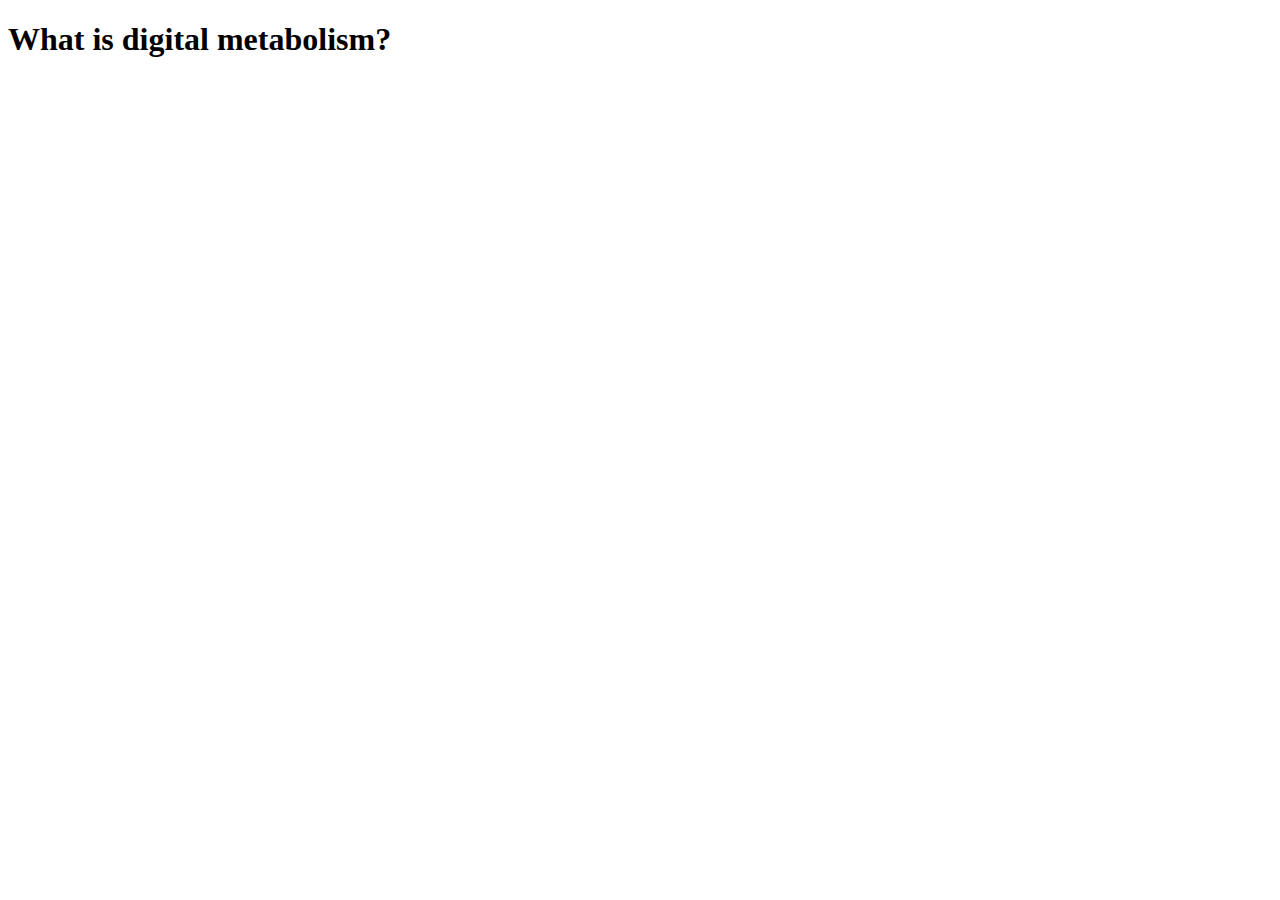
==== learn.html @ b19a55e6 "AME 485" ====
<!DOCTYPE html>
<html lang="en">
<head>
    <meta charset="UTF-8">
    <meta name="viewport" content="width=device-width, initial-scale=1.0">
    <title>Digital Metabolism Test: Learn More</title>
</head>
<body>
    <h1>What is digital metabolism?</h1>
</body>
</html>
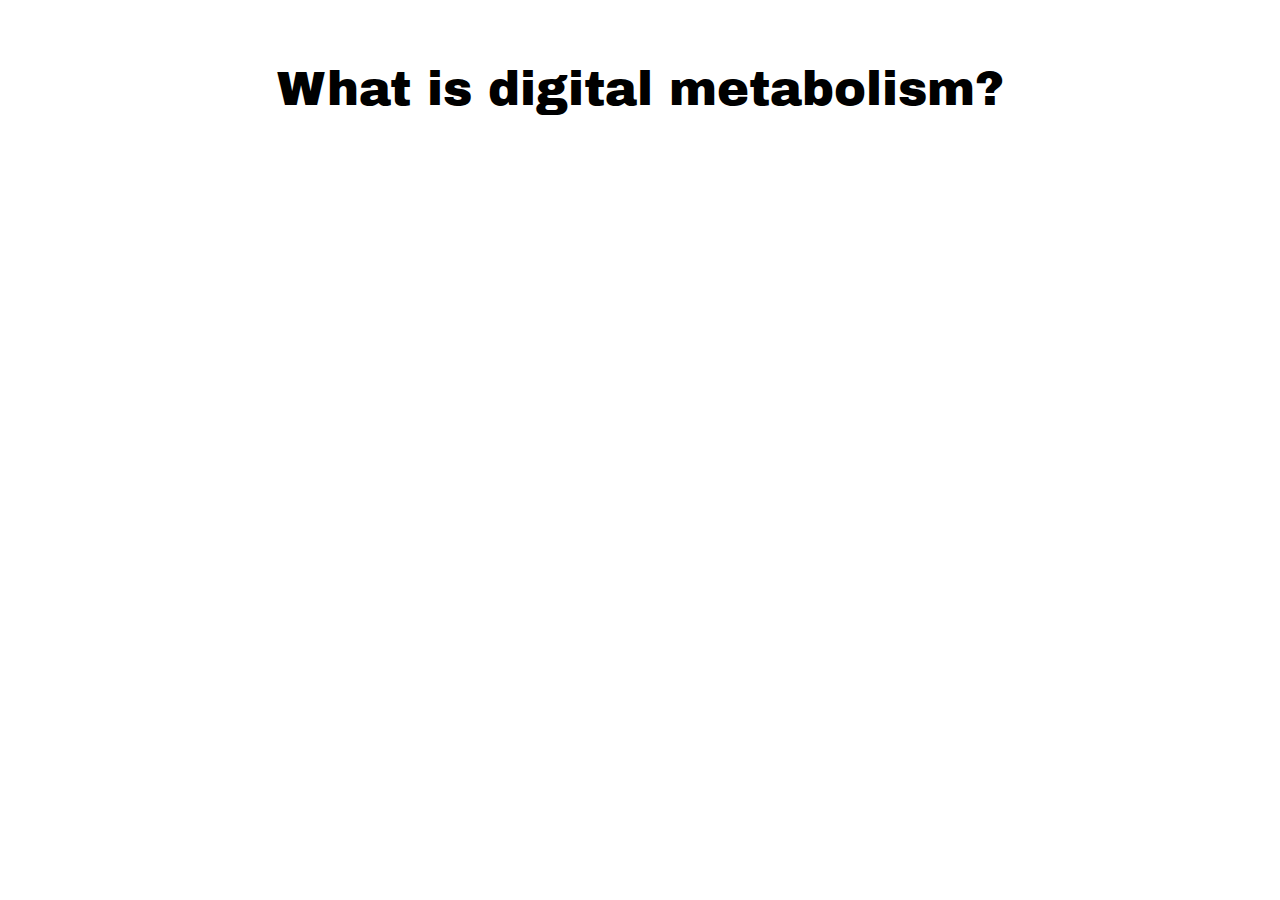
==== commit f5b86950: "AME 485" ====
--- a/learn.html
+++ b/learn.html
@@ -3,6 +3,7 @@
 <head>
     <meta charset="UTF-8">
     <meta name="viewport" content="width=device-width, initial-scale=1.0">
+    <link rel="stylesheet" href="styles.css"> 
     <title>Digital Metabolism Test: Learn More</title>
 </head>
 <body>
--- a/styles.css
+++ b/styles.css
@@ -0,0 +1,161 @@
+@import url('https://fonts.googleapis.com/css2?family=Archivo+Black&family=Space+Mono:ital,wght@0,400;0,700;1,400;1,700&display=swap');
+
+/* CSS RESET */
+/* http://meyerweb.com/eric/tools/css/reset/ 
+   v2.0 | 20110126
+   License: none (public domain)
+*/
+
+html, body, div, span, applet, object, iframe,
+h1, h2, h3, h4, h5, h6, p, blockquote, pre,
+a, abbr, acronym, address, big, cite, code,
+del, dfn, em, img, ins, kbd, q, s, samp,
+small, strike, strong, sub, sup, tt, var,
+b, u, i, center,
+dl, dt, dd, ol, ul, li,
+fieldset, form, label, legend,
+table, caption, tbody, tfoot, thead, tr, th, td,
+article, aside, canvas, details, embed, 
+figure, figcaption, footer, header, hgroup, 
+menu, nav, output, ruby, section, summary,
+time, mark, audio, video {
+	margin: 0;
+	padding: 0;
+	border: 0;
+	font-size: 100%;
+	font: inherit;
+	vertical-align: baseline;
+}
+/* HTML5 display-role reset for older browsers */
+article, aside, details, figcaption, figure, 
+footer, header, hgroup, menu, nav, section {
+	display: block;
+}
+body {
+	line-height: 1;
+}
+ol, ul {
+	list-style: none;
+}
+blockquote, q {
+	quotes: none;
+}
+blockquote:before, blockquote:after,
+q:before, q:after {
+	content: '';
+	content: none;
+}
+table {
+	border-collapse: collapse;
+	border-spacing: 0;
+}
+
+/* GLOBAL STYLES */
+* {
+    box-sizing: border-box;
+}
+
+body {
+    max-width: 1000px;
+    margin: 25px auto;
+    padding: 20px;
+    overflow: auto;
+}
+
+h1, h2, h3 {
+    font-family: "Archivo Black", serif;
+    font-weight: 400;
+    font-size: 2em;
+    font-style: normal;
+    padding: 20px;
+    text-align: center;
+}
+
+h1 {
+    font-size:3em;
+}
+
+fieldset {
+    font-family: "Space Mono", serif;
+    font-weight: 400;
+    font-style: normal; 
+    padding: 10px;
+    line-height: 30px;
+    padding-left: 100px;
+}
+
+legend {
+    font-weight: 700;
+}
+
+button {
+    display: block;
+    width: 40%;
+    padding: 20px;
+    background: #000000;
+    border: none;
+    border-radius: 4px;
+    color: #fff;
+    font-size: 30px;
+    font-family: "Archivo Black", serif;
+    margin: 0 auto;
+}
+
+button:hover {
+    background: #cccccc;
+    color: #000;
+}
+
+#button {
+    margin-top: 20px;
+}
+
+a {
+    color: #000;
+    font-family: "Space Mono", serif;
+}
+
+p { 
+    font-family: "Space Mono", serif;
+    line-height: 2em;
+    margin-bottom: 50px;
+}
+
+#heading {
+    padding-left: 0;
+    text-align: left;
+}
+
+#learn {
+    text-decoration: none;
+}
+
+#learn:hover {
+    background-color: #125b5062;
+    padding: 8px;
+    border-radius: 30px;
+    color: #fff;
+}
+
+#wrapper {
+    display: flex;
+    justify-content: space-between;
+    font-size: 21px;
+}
+
+#index-body-img {
+    padding-right: 100px;
+}
+
+#test {
+    background-color: #125b50;
+    padding: 10px 30px 10px 30px;
+    color: #fff;
+    font-size: 25px;
+    border-radius: 40px;
+    text-decoration: none;
+}
+
+#test:hover {
+    background-color: #000;
+}
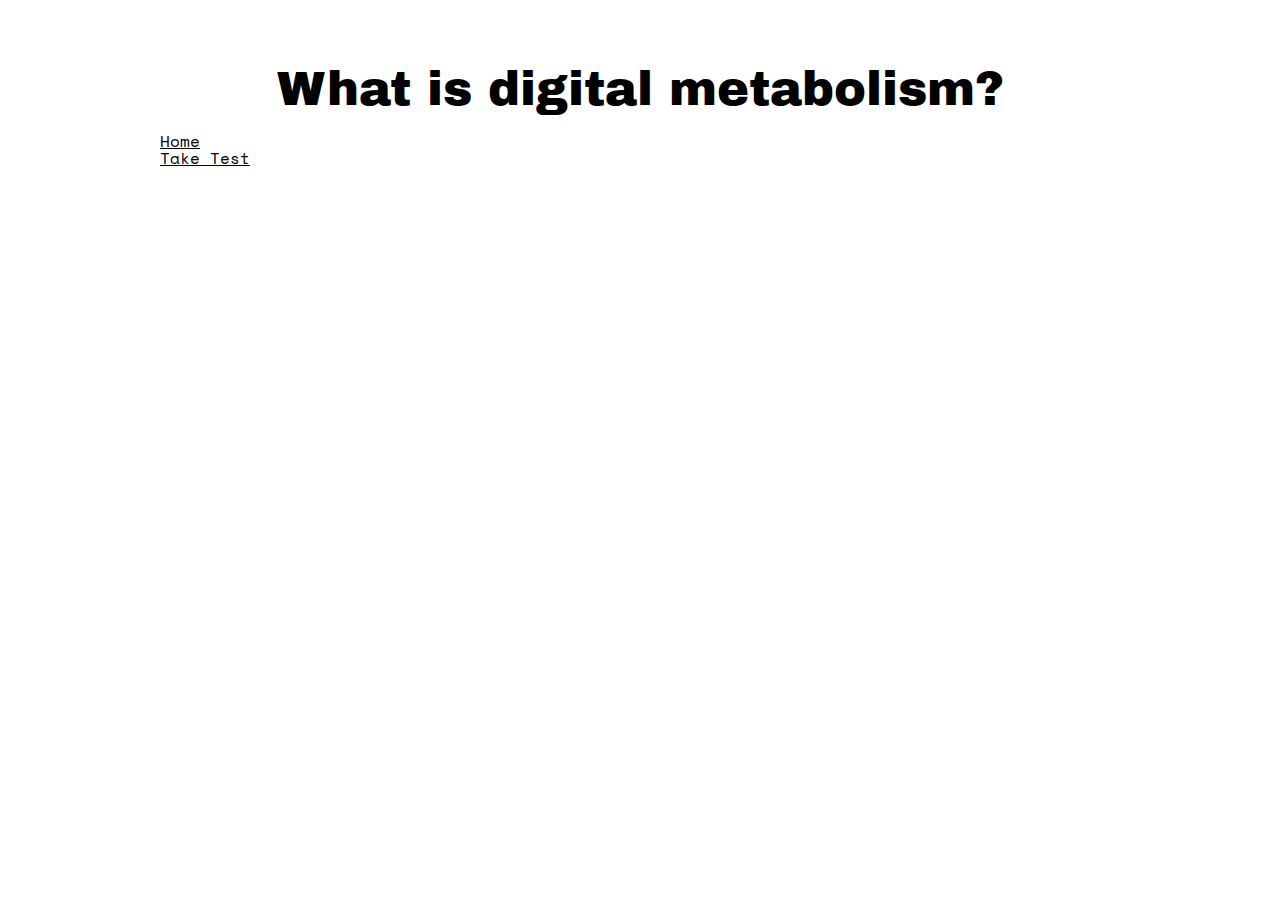
==== commit 0a650019: "AME 485" ====
--- a/learn.html
+++ b/learn.html
@@ -8,5 +8,7 @@
 </head>
 <body>
     <h1>What is digital metabolism?</h1>
+    <a href="index.html">Home</a><br>
+    <a href="test.html">Take Test</a>
 </body>
 </html>--- a/styles.css
+++ b/styles.css
@@ -86,6 +86,7 @@
 
 legend {
     font-weight: 700;
+    font-size: 20px;
 }
 
 button {
@@ -159,3 +160,7 @@
 #test:hover {
     background-color: #000;
 }
+
+#results-wrapper {
+    line-height: 2em;
+}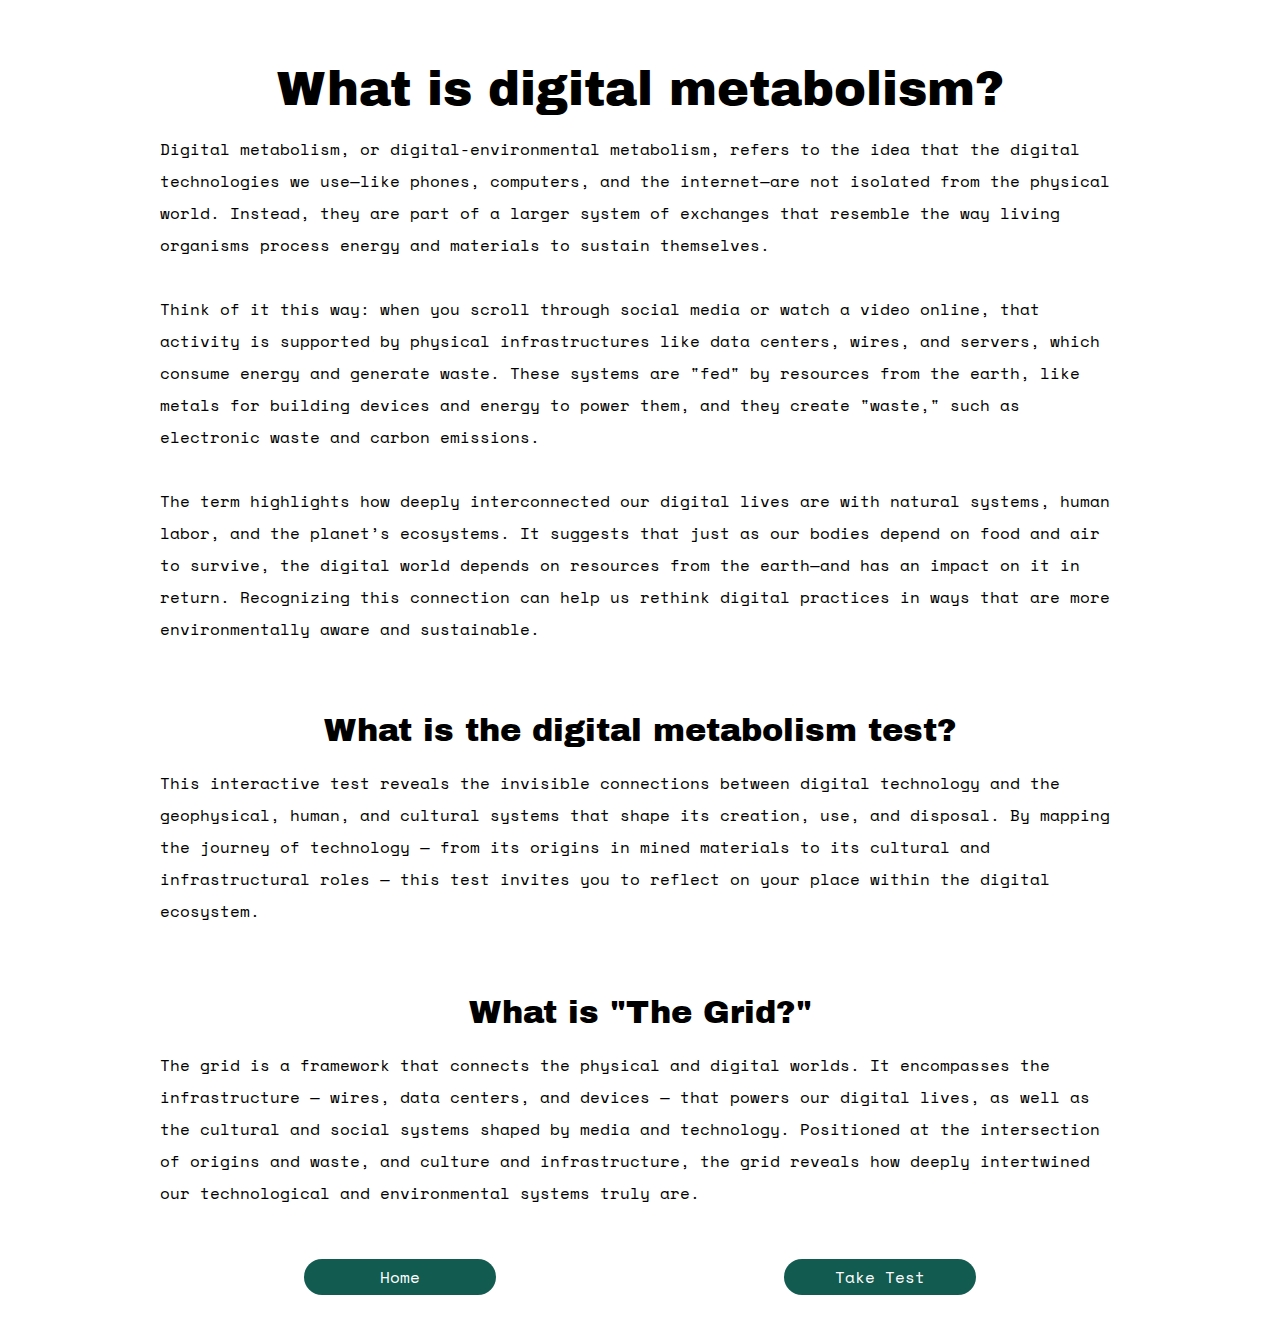
==== commit 03ea56a9: "AME 485" ====
--- a/learn.html
+++ b/learn.html
@@ -7,8 +7,28 @@
     <title>Digital Metabolism Test: Learn More</title>
 </head>
 <body>
-    <h1>What is digital metabolism?</h1>
-    <a href="index.html">Home</a><br>
-    <a href="test.html">Take Test</a>
+    <header>
+        <h1>What is digital metabolism?</h1>
+    </header>
+    <section id="metabolism-desc"> 
+        <p>
+        Digital metabolism, or digital-environmental metabolism, refers to the idea that the digital technologies we use—like phones, computers, and the internet—are not isolated from the physical world. Instead, they are part of a larger system of exchanges that resemble the way living organisms process energy and materials to sustain themselves. <br><br>
+        
+        Think of it this way: when you scroll through social media or watch a video online, that activity is supported by physical infrastructures like data centers, wires, and servers, which consume energy and generate waste. These systems are "fed" by resources from the earth, like metals for building devices and energy to power them, and they create "waste," such as electronic waste and carbon emissions.<br><br>
+        
+        The term highlights how deeply interconnected our digital lives are with natural systems, human labor, and the planet’s ecosystems. It suggests that just as our bodies depend on food and air to survive, the digital world depends on resources from the earth—and has an impact on it in return. Recognizing this connection can help us rethink digital practices in ways that are more environmentally aware and sustainable. </p>
+    </section>
+    <section id="test-desc">
+        <h2>What is the digital metabolism test?</h2>
+        <p>This interactive test reveals the invisible connections between digital technology and the geophysical, human, and cultural systems that shape its creation, use, and disposal. By mapping the journey of technology — from its origins in mined materials to its cultural and infrastructural roles — this test invites you to reflect on your place within the digital ecosystem. </p>
+    </section>
+    <section> 
+        <h2>What is "The Grid?"</h2>
+        <p>The grid is a framework that connects the physical and digital worlds. It encompasses the infrastructure — wires, data centers, and devices — that powers our digital lives, as well as the cultural and social systems shaped by media and technology. Positioned at the intersection of origins and waste, and culture and infrastructure, the grid reveals how deeply intertwined our technological and environmental systems truly are.</p>
+    </section>
+    <section id="nav-links">
+        <a id="nav-link" href="index.html">Home</a><br>
+        <a id="nav-link" href="test.html">Take Test</a>
+    </section>
 </body>
 </html>--- a/styles.css
+++ b/styles.css
@@ -116,7 +116,7 @@
     font-family: "Space Mono", serif;
 }
 
-p { 
+p, li { 
     font-family: "Space Mono", serif;
     line-height: 2em;
     margin-bottom: 50px;
@@ -138,10 +138,11 @@
     color: #fff;
 }
 
-#wrapper {
+#index-wrapper {
     display: flex;
     justify-content: space-between;
     font-size: 21px;
+    margin-top: 20px;
 }
 
 #index-body-img {
@@ -161,6 +162,58 @@
     background-color: #000;
 }
 
+#nav-links {
+    display: flex;
+    justify-content: space-evenly;
+}
+
+#nav-link {
+    text-decoration: none;
+    width: 20%;
+    text-align: center;
+    padding: 10px 20px;
+    color: #fff;
+    border-radius: 20px;
+    background-color: #125b50;
+}
+
+#nav-link:hover {
+    background-color: #000;
+}
+
+#grid-results {
+    width: 500px;
+}
+
 #results-wrapper {
-    line-height: 2em;
+    display: flex;
+}
+
+#results-wrapper h3 {
+    text-align: left;
+    font-size: 25px;
+}
+
+#results-wrapper p, li {
+    margin-bottom: 20px;
+    font-size: 14px;
+}
+
+#results-wrapper img {
+    padding-left: 50px;
+    padding-top: 250px;
+}
+
+footer {
+    margin-top: 300px;
+    font-size: 14px;
+}
+
+ul {
+    margin: 0 auto;
+    width: 65%;
+}
+
+strong {
+    font-weight: 700;
 }